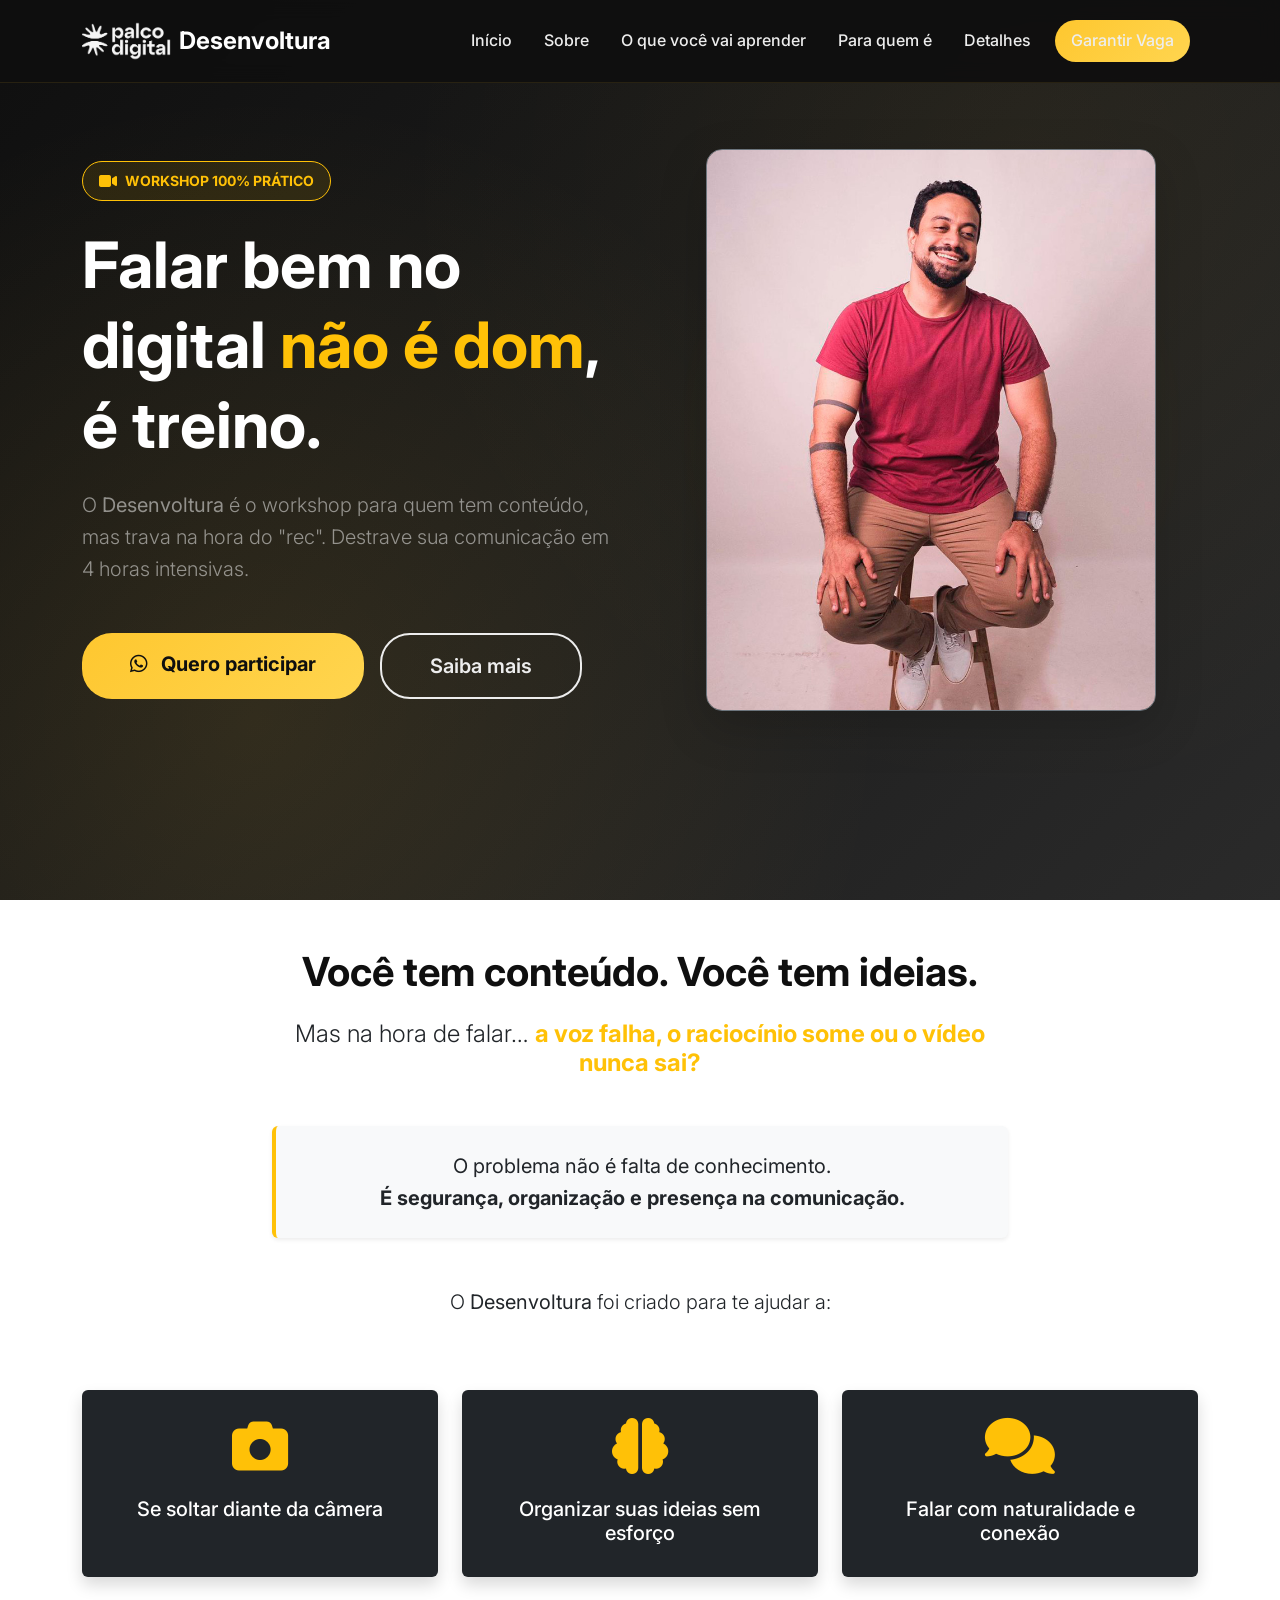
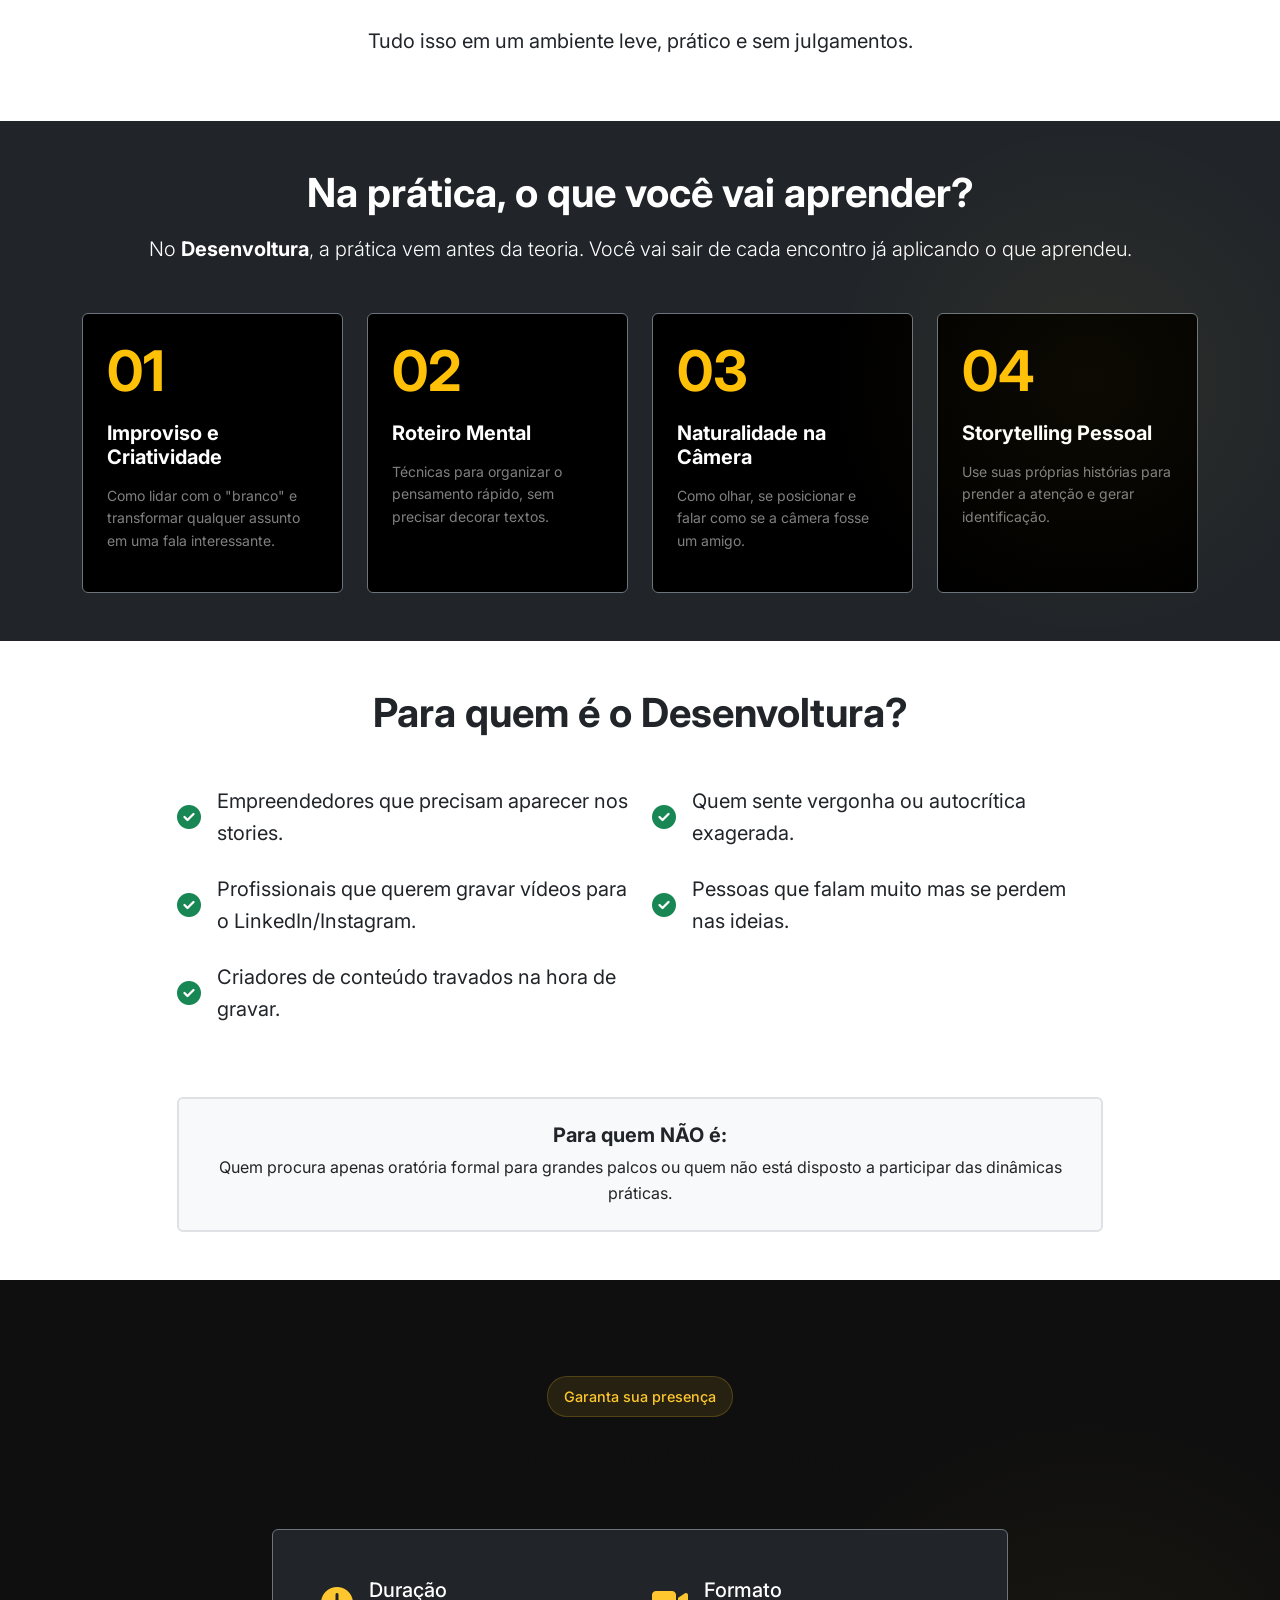
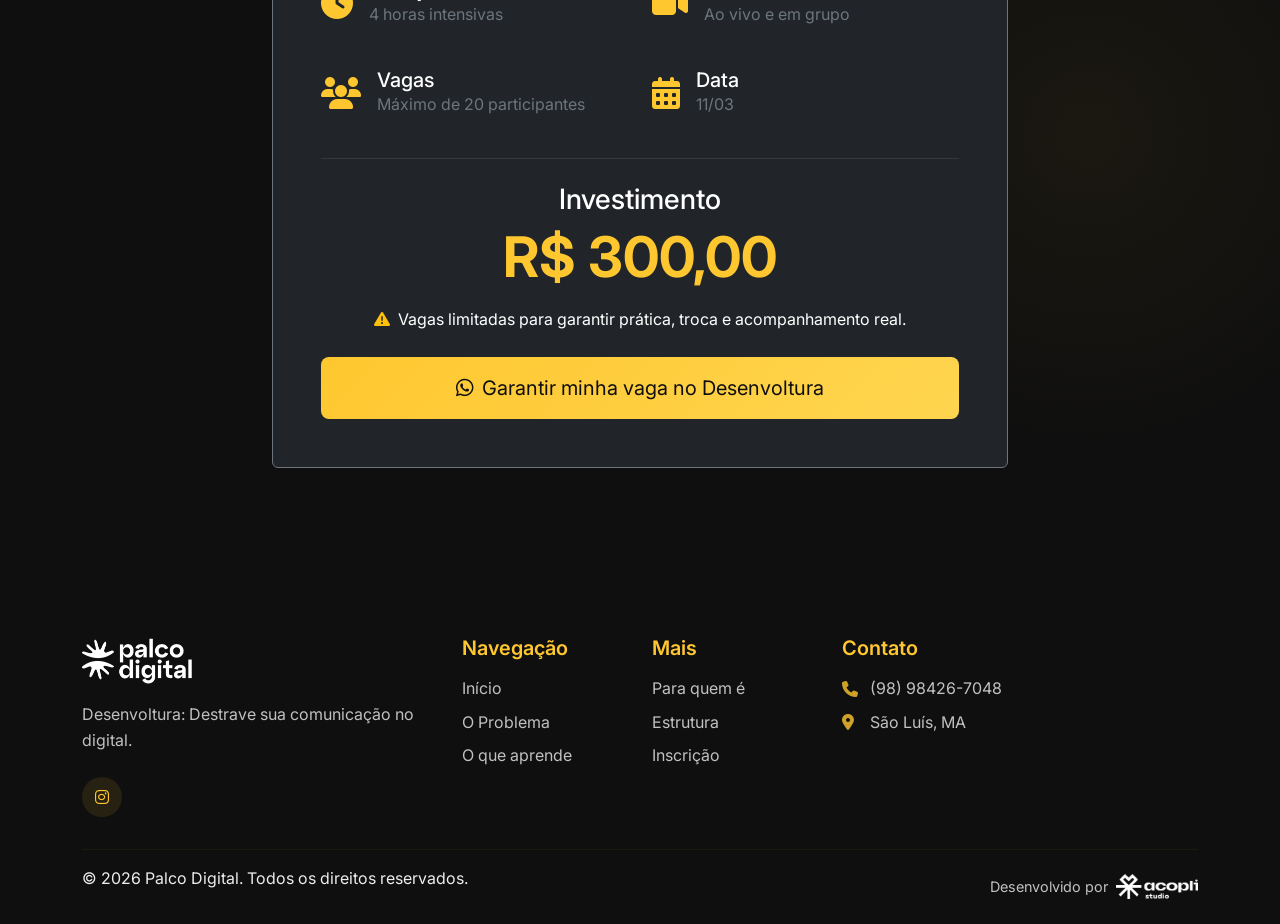
==== desenvoltura/index.html @ 1e876c43 "Atualizações de layout e responsividade da Hero Section" ====
<!DOCTYPE html>
<html lang="pt-BR">
<head>
    <meta charset="UTF-8">
    <meta name="viewport" content="width=device-width, initial-scale=1.0">
    <title>Desenvoltura - Palco Digital</title>
    <link rel="icon" type="image/png" href="favicon-palcodigital.png">
    <link href="https://cdn.jsdelivr.net/npm/bootstrap@5.3.2/dist/css/bootstrap.min.css" rel="stylesheet">
    <link href="https://cdnjs.cloudflare.com/ajax/libs/font-awesome/6.4.0/css/all.min.css" rel="stylesheet">
    <link href="https://fonts.googleapis.com/css2?family=Inter:wght@300;400;500;600;700;800&display=swap" rel="stylesheet">
    <link rel="stylesheet" href="style.css">
</head>
<body>
    <!-- Navigation -->
    <nav class="navbar navbar-expand-lg navbar-dark fixed-top">
        <div class="container">
            <a class="navbar-brand" href="#home">
                <img src="logo-palco-digital.png" alt="Palco Digital" class="navbar-logo">
                <span class="ms-2 text-white fw-bold">Desenvoltura</span>
            </a>
            <button class="navbar-toggler" type="button" data-bs-toggle="collapse" data-bs-target="#navbarNav">
                <span class="navbar-toggler-icon"></span>
            </button>
            <div class="collapse navbar-collapse" id="navbarNav">
                <ul class="navbar-nav ms-auto">
                    <li class="nav-item">
                        <a class="nav-link" href="#home">Início</a>
                    </li>
                    <li class="nav-item">
                        <a class="nav-link" href="#sobre">Sobre</a>
                    </li>
                    <li class="nav-item">
                        <a class="nav-link" href="#aprendizado">O que você vai aprender</a>
                    </li>
                    <li class="nav-item">
                        <a class="nav-link" href="#para-quem">Para quem é</a>
                    </li>
                    <li class="nav-item">
                        <a class="nav-link" href="#estrutura">Detalhes</a>
                    </li>
                    <li class="nav-item">
                        <a class="nav-link btn-cta-nav ms-2 px-3 py-2" href="https://wa.me/5598984267048?text=Ol%C3%A1!%20Gostaria%20de%20garantir%20minha%20vaga%20no%20workshop%20Desenvoltura." target="_blank">Garantir Vaga</a>
                    </li>
                </ul>
            </div>
        </div>
    </nav>

    <!-- Hero Section -->
    <section id="home" class="hero-section">
        <div class="hero-background"></div>
        <div class="container">
            <div class="row align-items-center hero-row gx-5">
                <div class="col-lg-6 order-1 order-lg-1">
                    <div class="hero-content">
                        <div class="d-inline-flex align-items-center mb-4 px-3 py-2 rounded-pill border border-warning bg-opacity-10 bg-warning">
                            <i class="fas fa-video text-warning me-2"></i>
                            <span class="text-warning fw-bold text-uppercase small">Workshop 100% Prático</span>
                        </div>
                        
                        <h1 class="display-3 fw-bold text-white mb-4 lh-sm">
                            Falar bem no digital <span class="text-warning">não é dom</span>, é treino.
                        </h1>
                        
                        <p class="lead text-white-50 mb-5">
                            O <strong>Desenvoltura</strong> é o workshop para quem tem conteúdo, mas trava na hora do "rec". Destrave sua comunicação em 4 horas intensivas.
                        </p>
                        
                        <div class="hero-cta d-flex flex-column flex-sm-row gap-3">
                            <a href="https://wa.me/5598984267048?text=Ol%C3%A1!%20Quero%20saber%20mais%20sobre%20o%20Desenvoltura." target="_blank" class="btn btn-primary btn-lg px-5 py-3 fw-bold pulse-animation">
                                <i class="fab fa-whatsapp me-2"></i> Quero participar
                            </a>
                            <a href="#sobre" class="btn btn-outline-light btn-lg px-5 py-3">
                                Saiba mais
                            </a>
                        </div>
                    </div>
                </div>
                
                <div class="col-lg-6 order-2 order-lg-2 mb-5 mb-lg-0 mt-4 mt-lg-0">
                    <div class="hero-image-container position-relative text-center">
                        <!-- Elemento decorativo atrás da foto -->
                        <div class="position-absolute top-50 start-50 translate-middle bg-warning rounded-circle blur-effect" style="width: 300px; height: 300px; opacity: 0.15; filter: blur(60px);"></div>
                        
                        <img src="luan-paiva.jpg" alt="Luan Paiva" class="img-fluid rounded-4 shadow-lg position-relative border border-secondary" style="border-width: 1px !important; z-index: 2; max-width: 450px; width: 100%;">
                    </div>
                </div>
            </div>
        </div>
    </section>

    <!-- Seção 2: Dor + Solução -->
    <section id="sobre" class="py-5 bg-white text-dark">
        <div class="container">
            <div class="row justify-content-center text-center mb-5">
                <div class="col-lg-8">
                    <h2 class="section-title mb-4">Você tem conteúdo. Você tem ideias.</h2>
                    <h3 class="h4 mb-4" style="font-weight: 300;">Mas na hora de falar… <span class="text-warning fw-bold">a voz falha, o raciocínio some ou o vídeo nunca sai?</span></h3>
                    
                    <div class="my-5 p-4 bg-light rounded shadow-sm border-start border-4 border-warning">
                        <p class="mb-0 fs-5">
                            O problema não é falta de conhecimento.<br>
                            <strong>É segurança, organização e presença na comunicação.</strong>
                        </p>
                    </div>

                    <p class="lead mb-4">O <strong>Desenvoltura</strong> foi criado para te ajudar a:</p>
                </div>
            </div>
            
            <div class="row g-4 justify-content-center">
                <div class="col-md-4">
                    <div class="text-center p-4 h-100 bg-dark text-white rounded shadow transition-hover">
                        <div class="display-4 text-warning mb-3"><i class="fas fa-camera"></i></div>
                        <h5>Se soltar diante da câmera</h5>
                    </div>
                </div>
                <div class="col-md-4">
                    <div class="text-center p-4 h-100 bg-dark text-white rounded shadow transition-hover">
                        <div class="display-4 text-warning mb-3"><i class="fas fa-brain"></i></div>
                        <h5>Organizar suas ideias sem esforço</h5>
                    </div>
                </div>
                <div class="col-md-4">
                    <div class="text-center p-4 h-100 bg-dark text-white rounded shadow transition-hover">
                        <div class="display-4 text-warning mb-3"><i class="fas fa-comments"></i></div>
                        <h5>Falar com naturalidade e conexão</h5>
                    </div>
                </div>
            </div>

            <div class="row mt-5">
                <div class="col-12 text-center">
                    <p class="fs-5">Tudo isso em um ambiente leve, prático e sem julgamentos.</p>
                </div>
            </div>
        </div>
    </section>

    <!-- Seção 3: O que você vai aprender (Fundo Escuro) -->
    <section id="aprendizado" class="team-section py-5 bg-dark text-white">
        <div class="container">
            <div class="text-center mb-5">
                <h2 class="section-title text-white">Na prática, o que você vai aprender?</h2>
                <p class="lead text-white mt-3">No <span class="fw-bold">Desenvoltura</span>, a prática vem antes da teoria. Você vai sair de cada encontro já aplicando o que aprendeu.</p>
            </div>
            
            <div class="row g-4">
                <div class="col-md-6 col-lg-3">
                    <div class="h-100 p-4 border border-secondary rounded bg-black">
                        <div class="display-4 text-warning mb-3 fw-bold">01</div>
                        <h4 class="h5 fw-bold mb-3">Improviso e Criatividade</h4>
                        <p class="small text-white-50">Como lidar com o "branco" e transformar qualquer assunto em uma fala interessante.</p>
                    </div>
                </div>
                <div class="col-md-6 col-lg-3">
                    <div class="h-100 p-4 border border-secondary rounded bg-black">
                        <div class="display-4 text-warning mb-3 fw-bold">02</div>
                        <h4 class="h5 fw-bold mb-3">Roteiro Mental</h4>
                        <p class="small text-white-50">Técnicas para organizar o pensamento rápido, sem precisar decorar textos.</p>
                    </div>
                </div>
                <div class="col-md-6 col-lg-3">
                    <div class="h-100 p-4 border border-secondary rounded bg-black">
                        <div class="display-4 text-warning mb-3 fw-bold">03</div>
                        <h4 class="h5 fw-bold mb-3">Naturalidade na Câmera</h4>
                        <p class="small text-white-50">Como olhar, se posicionar e falar como se a câmera fosse um amigo.</p>
                    </div>
                </div>
                <div class="col-md-6 col-lg-3">
                    <div class="h-100 p-4 border border-secondary rounded bg-black">
                        <div class="display-4 text-warning mb-3 fw-bold">04</div>
                        <h4 class="h5 fw-bold mb-3">Storytelling Pessoal</h4>
                        <p class="small text-white-50">Use suas próprias histórias para prender a atenção e gerar identificação.</p>
                    </div>
                </div>
            </div>
        </div>
    </section>

    <!-- Seção 4: Para quem é -->
    <section id="para-quem" class="services-section py-5 bg-white text-dark">
        <div class="container align-items-center">
            <div class="row justify-content-center">
                <div class="col-lg-10 text-center">
                    <h2 class="section-title mb-4 text-dark">Para quem é o Desenvoltura?</h2>
                    
                    <div class="row g-4 text-start mt-4">
                        <div class="col-md-6">
                             <div class="d-flex align-items-center mb-4">
                                <i class="fas fa-check-circle text-success fs-4 me-3"></i>
                                <span class="fs-5">Empreendedores que precisam aparecer nos stories.</span>
                            </div>
                            <div class="d-flex align-items-center mb-4">
                                <i class="fas fa-check-circle text-success fs-4 me-3"></i>
                                <span class="fs-5">Profissionais que querem gravar vídeos para o LinkedIn/Instagram.</span>
                            </div>
                            <div class="d-flex align-items-center mb-4">
                                <i class="fas fa-check-circle text-success fs-4 me-3"></i>
                                <span class="fs-5">Criadores de conteúdo travados na hora de gravar.</span>
                            </div>
                        </div>
                        <div class="col-md-6">
                            <div class="d-flex align-items-center mb-4">
                                <i class="fas fa-check-circle text-success fs-4 me-3"></i>
                                <span class="fs-5">Quem sente vergonha ou autocrítica exagerada.</span>
                            </div>
                            <div class="d-flex align-items-center mb-4">
                                <i class="fas fa-check-circle text-success fs-4 me-3"></i>
                                <span class="fs-5">Pessoas que falam muito mas se perdem nas ideias.</span>
                            </div>
                        </div>
                    </div>

                    <div class="mt-5 p-4 bg-light border border-2 rounded">
                        <h4 class="h5 fw-bold mb-2">Para quem NÃO é:</h4>
                        <p class="mb-0">Quem procura apenas oratória formal para grandes palcos ou quem não está disposto a participar das dinâmicas práticas.</p>
                    </div>
                </div>
            </div>
        </div>
    </section>

    <!-- Seção 5: Estrutura do Workshop -->
    <section id="estrutura" class="team-section">
        <div class="container">
            <div class="row justify-content-center">
                <div class="col-lg-8 text-center">
                    <span class="section-badge">Garanta sua presença</span>
                    <h2 class="section-title mb-5">Estrutura do Workshop</h2>
                    
                    <div class="card bg-dark border-secondary mb-4">
                        <div class="card-body p-5">
                            <div class="row g-4 text-start">
                                <div class="col-md-6">
                                    <div class="d-flex align-items-center mb-3">
                                        <i class="fas fa-clock fa-2x text-yellow me-3"></i>
                                        <div>
                                            <h5 class="mb-0 text-white">Duração</h5>
                                            <p class="mb-0 text-secondary">4 horas intensivas</p>
                                        </div>
                                    </div>
                                </div>
                                <div class="col-md-6">
                                    <div class="d-flex align-items-center mb-3">
                                        <i class="fas fa-video fa-2x text-yellow me-3"></i>
                                        <div>
                                            <h5 class="mb-0 text-white">Formato</h5>
                                            <p class="mb-0 text-secondary">Ao vivo e em grupo</p>
                                        </div>
                                    </div>
                                </div>
                                <div class="col-md-6">
                                    <div class="d-flex align-items-center mb-3">
                                        <i class="fas fa-users fa-2x text-yellow me-3"></i>
                                        <div>
                                            <h5 class="mb-0 text-white">Vagas</h5>
                                            <p class="mb-0 text-secondary">Máximo de 20 participantes</p>
                                        </div>
                                    </div>
                                </div>
                                <div class="col-md-6">
                                    <div class="d-flex align-items-center mb-3">
                                        <i class="fas fa-calendar-alt fa-2x text-yellow me-3"></i>
                                        <div>
                                            <h5 class="mb-0 text-white">Data</h5>
                                            <p class="mb-0 text-secondary">11/03</p>
                                        </div>
                                    </div>
                                </div>
                            </div>
                            
                            <hr class="border-secondary my-4">
                            
                            <div class="text-center">
                                <h3 class="text-white mb-2">Investimento</h3>
                                <div class="display-4 text-yellow fw-bold mb-3">R$ 300,00</div>
                                <p class="text-white mb-4"><i class="fas fa-exclamation-triangle text-warning me-2"></i>Vagas limitadas para garantir prática, troca e acompanhamento real.</p>
                                <a href="https://wa.me/5598984267048?text=Ol%C3%A1!%20Gostaria%20de%20garantir%20minha%20vaga%20no%20workshop%20Desenvoltura." target="_blank" class="btn btn-primary btn-lg w-100 py-3 pulse-animation">
                                    <i class="fab fa-whatsapp me-2"></i>Garantir minha vaga no Desenvoltura
                                </a>
                            </div>
                        </div>
                    </div>
                </div>
            </div>
        </div>
    </section>

    <!-- Footer -->
    <footer class="footer">
        <div class="container">
            <div class="row">
                <div class="col-lg-4">
                    <div class="footer-brand">
                        <img src="logo-palco-digital.png" alt="Palco Digital" class="footer-logo mb-3">
                        <p>Desenvoltura: Destrave sua comunicação no digital.</p>
                        <div class="social-links">
                            <a href="https://www.instagram.com/agenciapalcodigital/" target="_blank" rel="noopener noreferrer">
                                <i class="fab fa-instagram"></i>
                            </a>
                        </div>
                    </div>
                </div>
                <div class="col-lg-2">
                    <h5>Navegação</h5>
                    <ul class="footer-links">
                        <li><a href="#home">Início</a></li>
                        <li><a href="#sobre">O Problema</a></li>
                        <li><a href="#aprendizado">O que aprende</a></li>
                    </ul>
                </div>
                <div class="col-lg-2">
                    <h5>Mais</h5>
                    <ul class="footer-links">
                        <li><a href="#para-quem">Para quem é</a></li>
                        <li><a href="#estrutura">Estrutura</a></li>
                        <li><a href="#contato">Inscrição</a></li>
                    </ul>
                </div>
                <div class="col-lg-4">
                    <h5>Contato</h5>
                    <div class="contact-info">
                        <p><i class="fas fa-phone me-2"></i>(98) 98426-7048</p>
                        <p><i class="fas fa-map-marker-alt me-2"></i>São Luís, MA</p>
                    </div>
                </div>
            </div>
            <hr class="footer-divider">
            <div class="row align-items-center">
                <div class="col-md-6">
                    <p>&copy; 2026 Palco Digital. Todos os direitos reservados.</p>
                </div>
                <div class="col-md-6 text-md-end">
                    <div class="developed-by">
                        <span>Desenvolvido por</span>
                        <a href="https://instagram.com/acoplidigital" target="_blank" rel="noopener noreferrer" class="acopli-link">
                            <img src="logo-acopli.png" alt="Acopli Digital" class="acopli-logo">
                        </a>
                    </div>
                </div>
            </div>
        </div>
    </footer>

    <script src="https://cdn.jsdelivr.net/npm/bootstrap@5.3.2/dist/js/bootstrap.bundle.min.js"></script>
    <script src="script.js"></script>
</body>
</html>
---- desenvoltura/style.css ----
/* === RESET E CONFIGURAÇÕES GERAIS === */
* {
    margin: 0;
    padding: 0;
    box-sizing: border-box;
}

:root {
    --primary-color: #0f0f0f;
    --secondary-color: #ededed;
    --accent-color: #fec72f;
    --gradient-primary: linear-gradient(135deg, #0f0f0f 0%, #2a2a2a 100%);
    --gradient-accent: linear-gradient(135deg, #fec72f 0%, #ffd54f 100%);
    --shadow-light: 0 4px 20px rgba(254, 199, 47, 0.1);
    --shadow-dark: 0 8px 40px rgba(0, 0, 0, 0.3);
    --transition: all 0.3s cubic-bezier(0.4, 0, 0.2, 1);
}

body {
    font-family: 'Inter', -apple-system, BlinkMacSystemFont, sans-serif;
    line-height: 1.6;
    color: var(--primary-color);
    background-color: var(--secondary-color);
    overflow-x: hidden;
}

.text-yellow {
    color: var(--accent-color);
}

/* === NAVEGAÇÃO === */
.navbar {
    background: rgba(15, 15, 15, 0.95);
    backdrop-filter: blur(10px);
    border-bottom: 1px solid rgba(254, 199, 47, 0.1);
    transition: var(--transition);
    padding: 1rem 0;
}

.navbar-brand {
    font-size: 1.5rem;
    font-weight: 700;
    color: var(--accent-color) !important;
    display: flex;
    align-items: center;
}

.navbar-logo {
    height: 40px;
    width: auto;
    transition: var(--transition);
}

.navbar-logo:hover {
    transform: scale(1.05);
}

.navbar-nav .nav-link {
    color: var(--secondary-color) !important;
    font-weight: 500;
    margin: 0 0.5rem;
    transition: var(--transition);
    position: relative;
}

.navbar-nav .nav-link:hover {
    color: var(--accent-color) !important;
}

.navbar-nav .nav-link::after {
    content: '';
    position: absolute;
    bottom: -5px;
    left: 0;
    width: 0;
    height: 2px;
    background: var(--accent-color);
    transition: width 0.3s ease;
}

.navbar-nav .nav-link:hover::after {
    width: 100%;
}

.btn-cta-nav {
    background: var(--gradient-accent);
    color: var(--primary-color) !important;
    border-radius: 25px;
    font-weight: 600;
    border: none;
}

.btn-cta-nav:hover {
    transform: translateY(-2px);
    box-shadow: var(--shadow-light);
}

/* === HERO SECTION === */
.hero-section {
    position: relative;
    min-height: 100vh;
    background: var(--gradient-primary);
    color: var(--secondary-color);
    overflow: visible; /* Changed from hidden to avoid cutting off content */
    display: flex;
    align-items: center;
    padding-top: 120px;
    padding-bottom: 8rem; /* Added significant bottom padding */
}

.hero-row {
    min-height: auto; /* Removed forced calc height to let content dictate size */
    padding-bottom: 2rem;
}

.hero-background {
    position: absolute;
    top: 0;
    left: 0;
    width: 100%;
    height: 100%;
    background: 
        radial-gradient(circle at 20% 80%, rgba(254, 199, 47, 0.1) 0%, transparent 50%),
        radial-gradient(circle at 80% 20%, rgba(254, 199, 47, 0.05) 0%, transparent 50%);
}

.hero-content {
    position: relative;
    z-index: 2;
}

.hero-badge {
    background: rgba(254, 199, 47, 0.1);
    color: var(--accent-color);
    padding: 0.5rem 1rem;
    border-radius: 20px;
    font-size: 0.9rem;
    font-weight: 500;
    border: 1px solid rgba(254, 199, 47, 0.2);
}

.hero-title {
    font-size: 3.5rem;
    font-weight: 800;
    line-height: 1.2;
    margin-bottom: 1.5rem;
}

.hero-subtitle {
    font-size: 1.25rem;
    font-weight: 400;
    opacity: 0.9;
    max-width: 600px;
}

.hero-cta .btn {
    padding: 1rem 2rem;
    border-radius: 30px;
    font-weight: 600;
    transition: var(--transition);
    text-decoration: none;
}

.btn-primary {
    background: var(--gradient-accent);
    border: none;
    color: var(--primary-color);
}

.btn-primary:hover {
    transform: translateY(-3px);
    box-shadow: var(--shadow-light);
    color: var(--primary-color);
}

.btn-outline-light {
    border: 2px solid var(--secondary-color);
    color: var(--secondary-color);
}

.btn-outline-light:hover {
    background: var(--secondary-color);
    color: var(--primary-color);
    transform: translateY(-3px);
}

.pulse-animation {
    animation: pulse 2s infinite;
}

@keyframes pulse {
    0% { box-shadow: 0 0 0 0 rgba(254, 199, 47, 0.4); }
    70% { box-shadow: 0 0 0 10px rgba(254, 199, 47, 0); }
    100% { box-shadow: 0 0 0 0 rgba(254, 199, 47, 0); }
}

/* === HERO VISUAL === */
.hero-visual {
    position: relative;
    height: 500px;
}

.hero-circle {
    position: absolute;
    top: 50%;
    left: 50%;
    transform: translate(-50%, -50%);
    width: 300px;
    height: 300px;
    border: 2px solid rgba(254, 199, 47, 0.2);
    border-radius: 50%;
    animation: rotate 20s linear infinite;
}

.floating-card {
    position: absolute;
    background: rgba(255, 255, 255, 0.1);
    backdrop-filter: blur(10px);
    padding: 1rem 1.5rem;
    border-radius: 15px;
    border: 1px solid rgba(254, 199, 47, 0.2);
    display: flex;
    align-items: center;
    gap: 0.5rem;
    animation: float 3s ease-in-out infinite;
}

.card-1 {
    top: 20%;
    left: 10%;
    animation-delay: 0s;
}

.card-2 {
    top: 15%;
    right: 15%;
    animation-delay: 1s;
}

.card-3 {
    bottom: 20%;
    left: 20%;
    animation-delay: 2s;
}

.floating-card i {
    font-size: 1.5rem;
    color: var(--accent-color);
}

@keyframes float {
    0%, 100% { transform: translateY(0px); }
    50% { transform: translateY(-10px); }
}

@keyframes rotate {
    from { transform: translate(-50%, -50%) rotate(0deg); }
    to { transform: translate(-50%, -50%) rotate(360deg); }
}

.hero-scroll {
    position: absolute;
    bottom: 2rem;
    left: 50%;
    transform: translateX(-50%);
    z-index: 2;
}

.hero-scroll a {
    color: var(--accent-color);
    font-size: 1.5rem;
    animation: bounce 2s infinite;
    text-decoration: none;
}

@keyframes bounce {
    0%, 20%, 50%, 80%, 100% { transform: translateY(0); }
    40% { transform: translateY(-10px); }
    60% { transform: translateY(-5px); }
}

/* === SEÇÕES GERAIS === */
.section-badge {
    display: inline-block;
    background: rgba(254, 199, 47, 0.1);
    color: var(--accent-color);
    padding: 0.5rem 1rem;
    border-radius: 20px;
    font-size: 0.9rem;
    font-weight: 500;
    margin-bottom: 1rem;
    border: 1px solid rgba(254, 199, 47, 0.2);
}

.section-title {
    font-size: 2.5rem;
    font-weight: 700;
    margin-bottom: 1rem;
    color: var(--primary-color);
}

.section-subtitle {
    font-size: 1.1rem;
    color: #666;
    max-width: 600px;
    margin: 0 auto;
}

.section-text {
    font-size: 1.1rem;
    color: #666;
    margin-bottom: 1.5rem;
}

/* === SERVICES SECTION === */
.services-section {
    background: var(--secondary-color);
    padding: 6rem 0;
}

.service-card {
    background: white;
    padding: 2.5rem 2rem;
    border-radius: 20px;
    text-align: center;
    transition: var(--transition);
    height: 100%;
    border: 1px solid rgba(0, 0, 0, 0.05);
    position: relative;
    overflow: hidden;
}

.service-card::before {
    content: '';
    position: absolute;
    top: 0;
    left: 0;
    width: 100%;
    height: 4px;
    background: var(--gradient-accent);
    transform: scaleX(0);
    transition: transform 0.3s ease;
}

.service-card:hover::before {
    transform: scaleX(1);
}

.service-card:hover {
    transform: translateY(-10px);
    box-shadow: var(--shadow-dark);
}

.service-card.featured {
    background: var(--gradient-primary);
    color: var(--secondary-color);
}

.service-card.featured .service-icon {
    background: var(--gradient-accent);
    color: var(--primary-color);
}

.service-icon {
    width: 80px;
    height: 80px;
    background: rgba(254, 199, 47, 0.1);
    border-radius: 50%;
    display: flex;
    align-items: center;
    justify-content: center;
    margin: 0 auto 1.5rem;
    font-size: 2rem;
    color: var(--accent-color);
    transition: var(--transition);
}

.service-card:hover .service-icon {
    transform: scale(1.1);
}

.service-card h4 {
    font-size: 1.3rem;
    font-weight: 600;
    margin-bottom: 1rem;
    color: var(--primary-color);
}

.service-card.featured h4 {
    color: var(--secondary-color);
}

.service-card p {
    color: #666;
    line-height: 1.6;
}

.service-card.featured p {
    color: rgba(237, 237, 237, 0.8);
}

/* === TEAM SECTION === */
.team-section {
    background: var(--primary-color);
    color: var(--secondary-color);
    padding: 6rem 0;
    position: relative;
    overflow: hidden;
}

.team-section::before {
    content: '';
    position: absolute;
    top: 0;
    right: 0;
    width: 50%;
    height: 100%;
    background: radial-gradient(circle at 70% 50%, rgba(254, 199, 47, 0.05) 0%, transparent 50%);
}

.team-content {
    position: relative;
    z-index: 2;
}

.team-benefits {
    margin-top: 2rem;
}

.benefit-item {
    display: flex;
    align-items: center;
    margin-bottom: 1rem;
    font-weight: 500;
}

.benefit-item i {
    color: var(--accent-color);
    margin-right: 1rem;
    font-size: 1.2rem;
}

.team-visual {
    position: relative;
    z-index: 2;
}

.team-grid {
    display: grid;
    grid-template-columns: repeat(2, 1fr);
    gap: 1.5rem;
    max-width: 400px;
    margin: 0 auto;
}

.team-card {
    background: rgba(255, 255, 255, 0.05);
    backdrop-filter: blur(10px);
    padding: 2rem 1.5rem;
    border-radius: 15px;
    text-align: center;
    border: 1px solid rgba(254, 199, 47, 0.1);
    transition: var(--transition);
}

.team-card:hover {
    transform: translateY(-5px);
    background: rgba(255, 255, 255, 0.1);
    border-color: rgba(254, 199, 47, 0.3);
}

.team-avatar {
    width: 60px;
    height: 60px;
    background: var(--gradient-accent);
    border-radius: 50%;
    display: flex;
    align-items: center;
    justify-content: center;
    margin: 0 auto 1rem;
    font-size: 1.5rem;
    color: var(--primary-color);
}

.team-card h5 {
    font-size: 1rem;
    font-weight: 600;
    margin: 0;
}

/* === VIDEOS SECTION === */
.videos-section {
    background: var(--secondary-color);
    padding: 6rem 0;
}

.videos-visual {
    position: relative;
}

.video-placeholder {
    background: var(--gradient-primary);
    border-radius: 20px;
    height: 300px;
    display: flex;
    align-items: center;
    justify-content: center;
    position: relative;
    overflow: hidden;
    cursor: pointer;
    transition: var(--transition);
}

.video-placeholder:hover {
    transform: scale(1.02);
}

.play-button {
    width: 80px;
    height: 80px;
    background: var(--gradient-accent);
    border-radius: 50%;
    display: flex;
    align-items: center;
    justify-content: center;
    font-size: 2rem;
    color: var(--primary-color);
    position: relative;
    z-index: 2;
    transition: var(--transition);
}

.video-placeholder:hover .play-button {
    transform: scale(1.1);
}

.video-overlay {
    position: absolute;
    bottom: 0;
    left: 0;
    right: 0;
    background: rgba(0, 0, 0, 0.7);
    color: white;
    padding: 1rem;
    text-align: center;
    font-weight: 500;
}

.video-stats {
    display: flex;
    justify-content: space-around;
    margin-top: 2rem;
}

.stat-item {
    text-align: center;
}

.stat-number {
    display: block;
    font-size: 2.5rem;
    font-weight: 700;
    color: var(--accent-color);
    line-height: 1;
}

.stat-label {
    color: #666;
    font-weight: 500;
    margin-top: 0.5rem;
}

.videos-features {
    margin-top: 2rem;
}

.feature-item {
    display: flex;
    align-items: flex-start;
    margin-bottom: 1.5rem;
    gap: 1rem;
}

.feature-item i {
    color: var(--accent-color);
    font-size: 1.5rem;
    margin-top: 0.25rem;
}

.feature-item h5 {
    margin: 0 0 0.5rem 0;
    font-weight: 600;
    color: var(--primary-color);
}

.feature-item p {
    margin: 0;
    color: #666;
}

/* === CTA SECTION === */
.cta-section {
    background: var(--gradient-primary);
    color: var(--secondary-color);
    padding: 6rem 0;
    position: relative;
    overflow: hidden;
}

.cta-background {
    position: absolute;
    top: 0;
    left: 0;
    width: 100%;
    height: 100%;
    background: 
        radial-gradient(circle at 30% 40%, rgba(254, 199, 47, 0.1) 0%, transparent 50%),
        radial-gradient(circle at 70% 60%, rgba(254, 199, 47, 0.05) 0%, transparent 50%);
}

.cta-content {
    position: relative;
    z-index: 2;
    text-align: center;
}

.cta-title {
    font-size: 3rem;
    font-weight: 700;
    margin-bottom: 1.5rem;
}

.cta-subtitle {
    font-size: 1.2rem;
    opacity: 0.9;
    margin-bottom: 3rem;
    max-width: 600px;
    margin-left: auto;
    margin-right: auto;
}

.cta-buttons .btn {
    padding: 1rem 2rem;
    border-radius: 30px;
    font-weight: 600;
    transition: var(--transition);
    text-decoration: none;
}

/* === FOOTER === */
.footer {
    background: var(--primary-color);
    color: var(--secondary-color);
    padding: 3rem 0 1rem;
}

.footer-brand img {
    margin-bottom: 1rem;
}

.footer-logo {
    height: 50px;
    width: auto;
    filter: brightness(0) invert(1);
    transition: var(--transition);
}

.footer-logo:hover {
    filter: brightness(0) invert(1) sepia(1) saturate(5) hue-rotate(35deg);
    transform: scale(1.05);
}

/* === FUNDADOR SECTION === */
.founder-section {
    background: var(--gradient-primary);
    color: var(--secondary-color);
    padding: 6rem 0;
    position: relative;
    overflow: hidden;
}

.founder-section::before {
    content: '';
    position: absolute;
    top: 0;
    left: 0;
    width: 100%;
    height: 100%;
    background: 
        radial-gradient(circle at 20% 80%, rgba(254, 199, 47, 0.1) 0%, transparent 50%),
        radial-gradient(circle at 80% 20%, rgba(254, 199, 47, 0.05) 0%, transparent 50%);
}

/* === EFEITOS DE HOLOFOTES TEATRAIS === */
.founder-section::after {
    content: '';
    position: absolute;
    top: 0;
    left: 0;
    width: 100%;
    height: 100%;
    background: 
        radial-gradient(ellipse 300px 600px at 15% 20%, rgba(254, 199, 47, 0.15) 0%, transparent 70%),
        radial-gradient(ellipse 250px 500px at 85% 30%, rgba(254, 199, 47, 0.12) 0%, transparent 70%),
        radial-gradient(ellipse 400px 200px at 50% 80%, rgba(254, 199, 47, 0.08) 0%, transparent 70%);
    animation: spotlightMovement 8s ease-in-out infinite alternate;
    pointer-events: none;
    z-index: 1;
}

/* Holofote principal que segue o Luan */
.founder-visual::before {
    content: '';
    position: absolute;
    top: -20%;
    left: 50%;
    transform: translateX(-50%);
    width: 120%;
    height: 140%;
    background: radial-gradient(ellipse 60% 80% at center 30%, 
        rgba(254, 199, 47, 0.2) 0%, 
        rgba(254, 199, 47, 0.1) 30%, 
        rgba(254, 199, 47, 0.05) 60%, 
        transparent 100%);
    animation: mainSpotlight 6s ease-in-out infinite alternate;
    pointer-events: none;
    z-index: 2;
}

/* Holofotes secundários em movimento */
.founder-section .floating-elements::before {
    content: '';
    position: absolute;
    top: 0;
    left: 0;
    width: 100%;
    height: 100%;
    background: 
        radial-gradient(circle 200px at 20% 60%, rgba(255, 255, 255, 0.03) 0%, transparent 70%),
        radial-gradient(circle 150px at 80% 40%, rgba(255, 255, 255, 0.04) 0%, transparent 70%);
    animation: secondarySpotlights 12s linear infinite;
    pointer-events: none;
}

/* Efeito de cortina teatral */
.founder-section .founder-content::before {
    content: '';
    position: absolute;
    top: -50px;
    left: -50px;
    right: -50px;
    height: 100px;
    background: linear-gradient(180deg, 
        rgba(15, 15, 15, 0.8) 0%, 
        rgba(15, 15, 15, 0.4) 50%, 
        transparent 100%);
    animation: curtainSway 4s ease-in-out infinite alternate;
    pointer-events: none;
    z-index: 3;
}

/* Partículas de poeira teatral */
.founder-section .theater-dust {
    position: absolute;
    top: 0;
    left: 0;
    width: 100%;
    height: 100%;
    background-image: 
        radial-gradient(2px 2px at 20px 30px, rgba(254, 199, 47, 0.3), transparent),
        radial-gradient(2px 2px at 40px 70px, rgba(255, 255, 255, 0.2), transparent),
        radial-gradient(1px 1px at 90px 40px, rgba(254, 199, 47, 0.4), transparent),
        radial-gradient(1px 1px at 130px 80px, rgba(255, 255, 255, 0.3), transparent),
        radial-gradient(2px 2px at 160px 30px, rgba(254, 199, 47, 0.2), transparent);
    background-repeat: repeat;
    background-size: 200px 120px;
    animation: dustFloat 20s linear infinite;
    pointer-events: none;
    opacity: 0.6;
}

@keyframes spotlightMovement {
    0% {
        background: 
            radial-gradient(ellipse 300px 600px at 15% 20%, rgba(254, 199, 47, 0.15) 0%, transparent 70%),
            radial-gradient(ellipse 250px 500px at 85% 30%, rgba(254, 199, 47, 0.12) 0%, transparent 70%),
            radial-gradient(ellipse 400px 200px at 50% 80%, rgba(254, 199, 47, 0.08) 0%, transparent 70%);
    }
    25% {
        background: 
            radial-gradient(ellipse 350px 550px at 25% 15%, rgba(254, 199, 47, 0.18) 0%, transparent 70%),
            radial-gradient(ellipse 200px 550px at 75% 35%, rgba(254, 199, 47, 0.10) 0%, transparent 70%),
            radial-gradient(ellipse 350px 250px at 60% 75%, rgba(254, 199, 47, 0.09) 0%, transparent 70%);
    }
    50% {
        background: 
            radial-gradient(ellipse 280px 650px at 10% 25%, rgba(254, 199, 47, 0.12) 0%, transparent 70%),
            radial-gradient(ellipse 300px 480px at 90% 25%, rgba(254, 199, 47, 0.15) 0%, transparent 70%),
            radial-gradient(ellipse 450px 180px at 45% 85%, rgba(254, 199, 47, 0.07) 0%, transparent 70%);
    }
    75% {
        background: 
            radial-gradient(ellipse 320px 580px at 20% 10%, rgba(254, 199, 47, 0.16) 0%, transparent 70%),
            radial-gradient(ellipse 280px 520px at 80% 40%, rgba(254, 199, 47, 0.11) 0%, transparent 70%),
            radial-gradient(ellipse 380px 220px at 55% 70%, rgba(254, 199, 47, 0.10) 0%, transparent 70%);
    }
    100% {
        background: 
            radial-gradient(ellipse 300px 600px at 18% 18%, rgba(254, 199, 47, 0.14) 0%, transparent 70%),
            radial-gradient(ellipse 260px 500px at 82% 32%, rgba(254, 199, 47, 0.13) 0%, transparent 70%),
            radial-gradient(ellipse 420px 200px at 52% 78%, rgba(254, 199, 47, 0.09) 0%, transparent 70%);
    }
}

@keyframes mainSpotlight {
    0% {
        transform: translateX(-50%) scale(1) rotate(-2deg);
        opacity: 0.8;
    }
    50% {
        transform: translateX(-50%) scale(1.1) rotate(1deg);
        opacity: 1;
    }
    100% {
        transform: translateX(-50%) scale(0.95) rotate(-1deg);
        opacity: 0.9;
    }
}

@keyframes secondarySpotlights {
    0% {
        background: 
            radial-gradient(circle 200px at 20% 60%, rgba(255, 255, 255, 0.03) 0%, transparent 70%),
            radial-gradient(circle 150px at 80% 40%, rgba(255, 255, 255, 0.04) 0%, transparent 70%);
    }
    25% {
        background: 
            radial-gradient(circle 180px at 30% 50%, rgba(255, 255, 255, 0.04) 0%, transparent 70%),
            radial-gradient(circle 170px at 70% 50%, rgba(255, 255, 255, 0.03) 0%, transparent 70%);
    }
    50% {
        background: 
            radial-gradient(circle 220px at 15% 70%, rgba(255, 255, 255, 0.02) 0%, transparent 70%),
            radial-gradient(circle 140px at 85% 30%, rgba(255, 255, 255, 0.05) 0%, transparent 70%);
    }
    75% {
        background: 
            radial-gradient(circle 190px at 25% 40%, rgba(255, 255, 255, 0.035) 0%, transparent 70%),
            radial-gradient(circle 160px at 75% 60%, rgba(255, 255, 255, 0.025) 0%, transparent 70%);
    }
    100% {
        background: 
            radial-gradient(circle 200px at 20% 60%, rgba(255, 255, 255, 0.03) 0%, transparent 70%),
            radial-gradient(circle 150px at 80% 40%, rgba(255, 255, 255, 0.04) 0%, transparent 70%);
    }
}

@keyframes curtainSway {
    0% {
        transform: translateX(-2px);
        opacity: 0.6;
    }
    100% {
        transform: translateX(2px);
        opacity: 0.8;
    }
}

@keyframes dustFloat {
    0% {
        transform: translateY(0px) translateX(0px);
        opacity: 0.6;
    }
    33% {
        transform: translateY(-10px) translateX(5px);
        opacity: 0.8;
    }
    66% {
        transform: translateY(-5px) translateX(-3px);
        opacity: 0.4;
    }
    100% {
        transform: translateY(0px) translateX(0px);
        opacity: 0.6;
    }
}

.founder-content {
    position: relative;
    z-index: 4;
}

.founder-visual {
    position: relative;
    z-index: 3;
}

.founder-section .section-title {
    color: var(--secondary-color);
}

.founder-section .section-text {
    color: rgba(237, 237, 237, 0.9);
}

.founder-roles {
    display: flex;
    flex-wrap: wrap;
    gap: 0.5rem;
    margin: 1rem 0;
}

.role-badge {
    background: rgba(254, 199, 47, 0.1);
    color: var(--accent-color);
    padding: 0.5rem 1rem;
    border-radius: 20px;
    font-size: 0.9rem;
    font-weight: 500;
    border: 1px solid rgba(254, 199, 47, 0.2);
}

.founder-description {
    font-size: 1.2rem;
    color: var(--accent-color);
    margin: 1.5rem 0;
}

.founder-stats {
    display: grid;
    grid-template-columns: repeat(2, 1fr);
    gap: 1.5rem;
    margin-top: 2rem;
}

.founder-stats .stat-item {
    text-align: left;
}

.founder-stats .stat-number {
    display: block;
    font-size: 2rem;
    font-weight: 700;
    color: var(--accent-color);
    line-height: 1;
}

.founder-stats .stat-label {
    color: rgba(237, 237, 237, 0.8);
    font-weight: 500;
    margin-top: 0.5rem;
    font-size: 0.9rem;
}

.founder-visual {
    position: relative;
    display: flex;
    justify-content: center;
    align-items: center;
}

.founder-image-container {
    position: relative;
    border-radius: 20px;
    overflow: hidden;
    box-shadow: var(--shadow-dark);
    transition: var(--transition);
    cursor: pointer;
}

.founder-image-container:hover {
    transform: translateY(-10px);
}

.founder-image {
    width: 100%;
    height: auto;
    display: block;
    border-radius: 20px;
}

.founder-overlay {
    position: absolute;
    bottom: 0;
    left: 0;
    right: 0;
    background: linear-gradient(transparent, rgba(0, 0, 0, 0.8));
    color: white;
    padding: 2rem 1.5rem 1.5rem;
    text-align: center;
    display: flex;
    flex-direction: column;
    align-items: center;
    gap: 0.5rem;
}

.play-button-small {
    width: 50px;
    height: 50px;
    background: var(--gradient-accent);
    border-radius: 50%;
    display: flex;
    align-items: center;
    justify-content: center;
    font-size: 1.2rem;
    color: var(--primary-color);
    transition: var(--transition);
}

.founder-image-container:hover .play-button-small {
    transform: scale(1.1);
}

.floating-elements {
    position: absolute;
    top: 0;
    left: 0;
    width: 100%;
    height: 100%;
    pointer-events: none;
}

.floating-element {
    position: absolute;
    width: 60px;
    height: 60px;
    background: rgba(255, 255, 255, 0.9);
    border-radius: 50%;
    display: flex;
    align-items: center;
    justify-content: center;
    font-size: 1.5rem;
    color: var(--accent-color);
    box-shadow: var(--shadow-light);
    animation: floatGentle 4s ease-in-out infinite;
}

.element-1 {
    top: 10%;
    right: -10%;
    animation-delay: 0s;
}

.element-2 {
    top: 60%;
    left: -10%;
    animation-delay: 1.5s;
}

.element-3 {
    bottom: 15%;
    right: 10%;
    animation-delay: 3s;
}

@keyframes floatGentle {
    0%, 100% { transform: translateY(0px) rotate(0deg); }
    50% { transform: translateY(-15px) rotate(5deg); }
}

/* === VIDEOS SECTION ATUALIZADA === */
.video-container {
    position: relative;
    width: 100%;
    max-width: 400px;
    margin: 0 auto;
    border-radius: 20px;
    overflow: hidden;
    box-shadow: var(--shadow-dark);
    background: var(--primary-color);
}

.youtube-video {
    width: 100%;
    height: 600px;
    border: none;
    border-radius: 20px;
}

@media (max-width: 768px) {
    .youtube-video {
        height: 500px;
    }
    
    .founder-stats {
        grid-template-columns: 1fr;
        gap: 1rem;
        text-align: center;
    }
    
    .founder-roles {
        justify-content: center;
    }
    
    .floating-element {
        display: none;
    }
}

.footer-brand p {
    opacity: 0.8;
    margin-bottom: 1.5rem;
}

.social-links {
    display: flex;
    gap: 1rem;
}

.social-links a {
    width: 40px;
    height: 40px;
    background: rgba(254, 199, 47, 0.1);
    border-radius: 50%;
    display: flex;
    align-items: center;
    justify-content: center;
    color: var(--accent-color);
    transition: var(--transition);
    text-decoration: none;
}

.social-links a:hover {
    background: var(--accent-color);
    color: var(--primary-color);
    transform: translateY(-2px);
}

.footer h5 {
    color: var(--accent-color);
    margin-bottom: 1rem;
    font-weight: 600;
}

.footer-links {
    list-style: none;
    padding: 0;
}

.footer-links li {
    margin-bottom: 0.5rem;
}

.footer-links a {
    color: var(--secondary-color);
    text-decoration: none;
    opacity: 0.8;
    transition: var(--transition);
}

.footer-links a:hover {
    color: var(--accent-color);
    opacity: 1;
}

.contact-info p {
    display: flex;
    align-items: center;
    margin-bottom: 0.5rem;
    opacity: 0.8;
}

.contact-info i {
    color: var(--accent-color);
    width: 20px;
}

.footer-divider {
    border-color: rgba(254, 199, 47, 0.2);
    margin: 2rem 0 1rem;
}

/* === DESENVOLVIDO POR ACOPLI === */
.developed-by {
    display: flex;
    align-items: center;
    justify-content: flex-end;
    gap: 0.5rem;
    font-size: 0.9rem;
    color: rgba(237, 237, 237, 0.8);
}

.acopli-link {
    display: flex;
    align-items: center;
    text-decoration: none;
    transition: var(--transition);
}

.acopli-logo {
    height: 25px;
    width: auto;
    filter: brightness(0) invert(1);
    transition: var(--transition);
}

.acopli-link:hover .acopli-logo {
    filter: brightness(0) invert(1) sepia(1) saturate(5) hue-rotate(35deg);
    transform: scale(1.1);
}

@media (max-width: 768px) {
    .developed-by {
        justify-content: center;
        margin-top: 1rem;
    }
}

/* === FORMULÁRIO DE CONTATO === */
.contact-form-wrapper {
    background: rgba(255, 255, 255, 0.05);
    backdrop-filter: blur(10px);
    padding: 3rem;
    border-radius: 20px;
    border: 1px solid rgba(254, 199, 47, 0.2);
    box-shadow: var(--shadow-dark);
}

.contact-form .form-group {
    margin-bottom: 1.5rem;
}

.contact-form label {
    color: var(--secondary-color);
    font-weight: 500;
    margin-bottom: 0.5rem;
    display: block;
}

.contact-form .form-control {
    background: rgba(255, 255, 255, 0.1);
    border: 1px solid rgba(254, 199, 47, 0.2);
    border-radius: 10px;
    color: var(--secondary-color);
    padding: 0.75rem 1rem;
    font-size: 1rem;
    transition: var(--transition);
}

.contact-form .form-control:focus {
    background: rgba(255, 255, 255, 0.15);
    border-color: var(--accent-color);
    box-shadow: 0 0 0 0.2rem rgba(254, 199, 47, 0.25);
    color: var(--secondary-color);
}

.contact-form .form-control::placeholder {
    color: rgba(237, 237, 237, 0.6);
}

.contact-form select option {
    background: var(--primary-color);
    color: var(--secondary-color);
}

.contact-form textarea {
    resize: vertical;
    min-height: 120px;
}

.contact-form .btn {
    padding: 1rem 3rem;
    font-size: 1.1rem;
    margin-top: 1rem;
}

/* === BOTÕES ADICIONAIS === */
.btn-outline-primary {
    border: 2px solid var(--accent-color);
    color: var(--accent-color);
    background: transparent;
}

.btn-outline-primary:hover {
    background: var(--accent-color);
    color: var(--primary-color);
    transform: translateY(-3px);
    box-shadow: var(--shadow-light);
}

/* === RESPONSIVIDADE === */
@media (max-width: 768px) {
    .hero-title {
        font-size: 2.5rem;
    }
    
    .hero-subtitle {
        font-size: 1.1rem;
    }
    
    .section-title {
        font-size: 2rem;
    }
    
    .cta-title {
        font-size: 2.2rem;
    }
    
    .hero-cta .btn {
        display: block;
        margin-bottom: 1rem;
        width: 100%;
    }
    
    .cta-buttons .btn {
        display: block;
        margin-bottom: 1rem;
        width: 100%;
    }
    
    .team-grid {
        grid-template-columns: 1fr;
        max-width: 250px;
    }
    
    .floating-card {
        position: static;
        margin-bottom: 1rem;
        animation: none;
    }
    
    .hero-visual {
        margin-top: 3rem;
        height: auto;
    }
    
    .hero-circle {
        display: none;
    }
    
    .contact-form-wrapper {
        padding: 2rem 1.5rem;
    }
    
    .hero-section {
        padding-top: 80px;
    }
    
    .hero-row {
        min-height: calc(100vh - 80px);
    }
}

@media (max-width: 576px) {
    .hero-title {
        font-size: 2rem;
    }
    
    .section-title {
        font-size: 1.8rem;
    }
    
    .service-card {
        padding: 2rem 1.5rem;
    }
    
    .navbar-logo {
        height: 35px;
    }
    
    .footer-logo {
        height: 40px;
    }
}

/* === ANIMAÇÕES DE SCROLL === */
.fade-in {
    opacity: 0;
    transform: translateY(30px);
    transition: all 0.6s ease;
}

.fade-in.visible {
    opacity: 1;
    transform: translateY(0);
}

/* === SCROLLBAR PERSONALIZADA === */
::-webkit-scrollbar {
    width: 8px;
}

::-webkit-scrollbar-track {
    background: var(--secondary-color);
}

::-webkit-scrollbar-thumb {
    background: var(--accent-color);
    border-radius: 4px;
}

::-webkit-scrollbar-thumb:hover {
    background: #e6b429;
}
/* === RESPONSIVE TEXT ADJUSTMENTS & LAYOUT FIXES === */
@media (max-width: 991px) {
    /* RESET HERO LAYOUT COMPLETELY */
    .hero-section {
        min-height: auto !important;
        height: auto !important;
        padding-top: 120px !important;
        padding-bottom: 4rem !important;
        display: block !important;
        overflow: visible !important; /* Critical Fix for element hiding */
        margin-bottom: 0 !important;
    }

    .hero-row {
        min-height: auto !important;
        height: auto !important;
        margin-bottom: 2rem;
    }

    /* Ensure content is strictly stacked and spaced */
    .hero-content {
        margin-bottom: 3rem;
        position: relative;
        z-index: 5;
    }

    .hero-image-container {
        position: relative;
        z-index: 5;
        margin-bottom: 1rem;
    }

    /* Text Reduction for Tablet/Laptop Small */
    .display-3 {
        font-size: 2.2rem !important; 
    }
    
    .hero-title {
        font-size: 2.2rem !important;
    }
}

@media (max-width: 768px) {
    .container {
        padding-left: 1.5rem;
        padding-right: 1.5rem;
    }

    .display-3 {
        font-size: 1.8rem !important;
    }

    .display-4 {
        font-size: 1.5rem !important;
    }
    
    h2.section-title {
        font-size: 1.5rem !important;
    }
    
    section {
        padding-top: 3rem !important;
        padding-bottom: 3rem !important;
    }
}

@media (max-width: 576px) {
    .hero-section {
        padding-top: 100px !important;
        padding-bottom: 6rem !important; /* Increased significantly */
        display: block !important;
        height: auto !important;
        min-height: auto !important;
        overflow: visible !important;
        z-index: 10;
        position: relative;
    }

    .hero-row {
        margin-bottom: 3rem !important;
        display: flex !important;
        flex-direction: column !important;
    }

    /* Fix Image Container */
    .hero-image-container {
        margin-bottom: 2rem !important;
        display: block;
        height: auto;
    }

    /* Shrink the blob to avoid overflow */
    .blur-effect {
        width: 220px !important;
        height: 220px !important;
        filter: blur(40px) !important;
        opacity: 0.1 !important;
    }

    /* SUPER COMPACT TEXT MODE */
    .display-3 {
        font-size: 1.6rem !important;
        line-height: 1.25 !important;
        margin-bottom: 0.75rem !important;
    }
    
    .hero-subtitle, .lead {
        font-size: 0.9rem !important;
        line-height: 1.5 !important;
        margin-bottom: 1.25rem !important;
    }
    
    .section-title {
        font-size: 1.35rem !important;
        margin-bottom: 1rem !important;
    }
    
    .h3, h3, .h4, h4 {
        font-size: 1.1rem !important;
    }
    
    .display-4 {
        font-size: 1.35rem !important;
        margin-bottom: 0.5rem !important;
    }
    
    p, li {
        font-size: 0.85rem !important;
    }

    /* Tighten vertical rhythm */
    .mb-5 {
        margin-bottom: 1.5rem !important;
    }
    .mt-5 {
        margin-top: 1.5rem !important;
    }
    .py-5 {
        padding-top: 2rem !important;
        padding-bottom: 2rem !important;
    }
    
    /* Buttons optimized */
    .btn-lg {
        width: 100%;
        padding: 0.7rem 1rem !important;
        font-size: 0.95rem !important;
        margin-bottom: 0.5rem;
    }

    .hero-cta {
        flex-direction: column;
        width: 100%;
        gap: 0.75rem !important;
    }
}
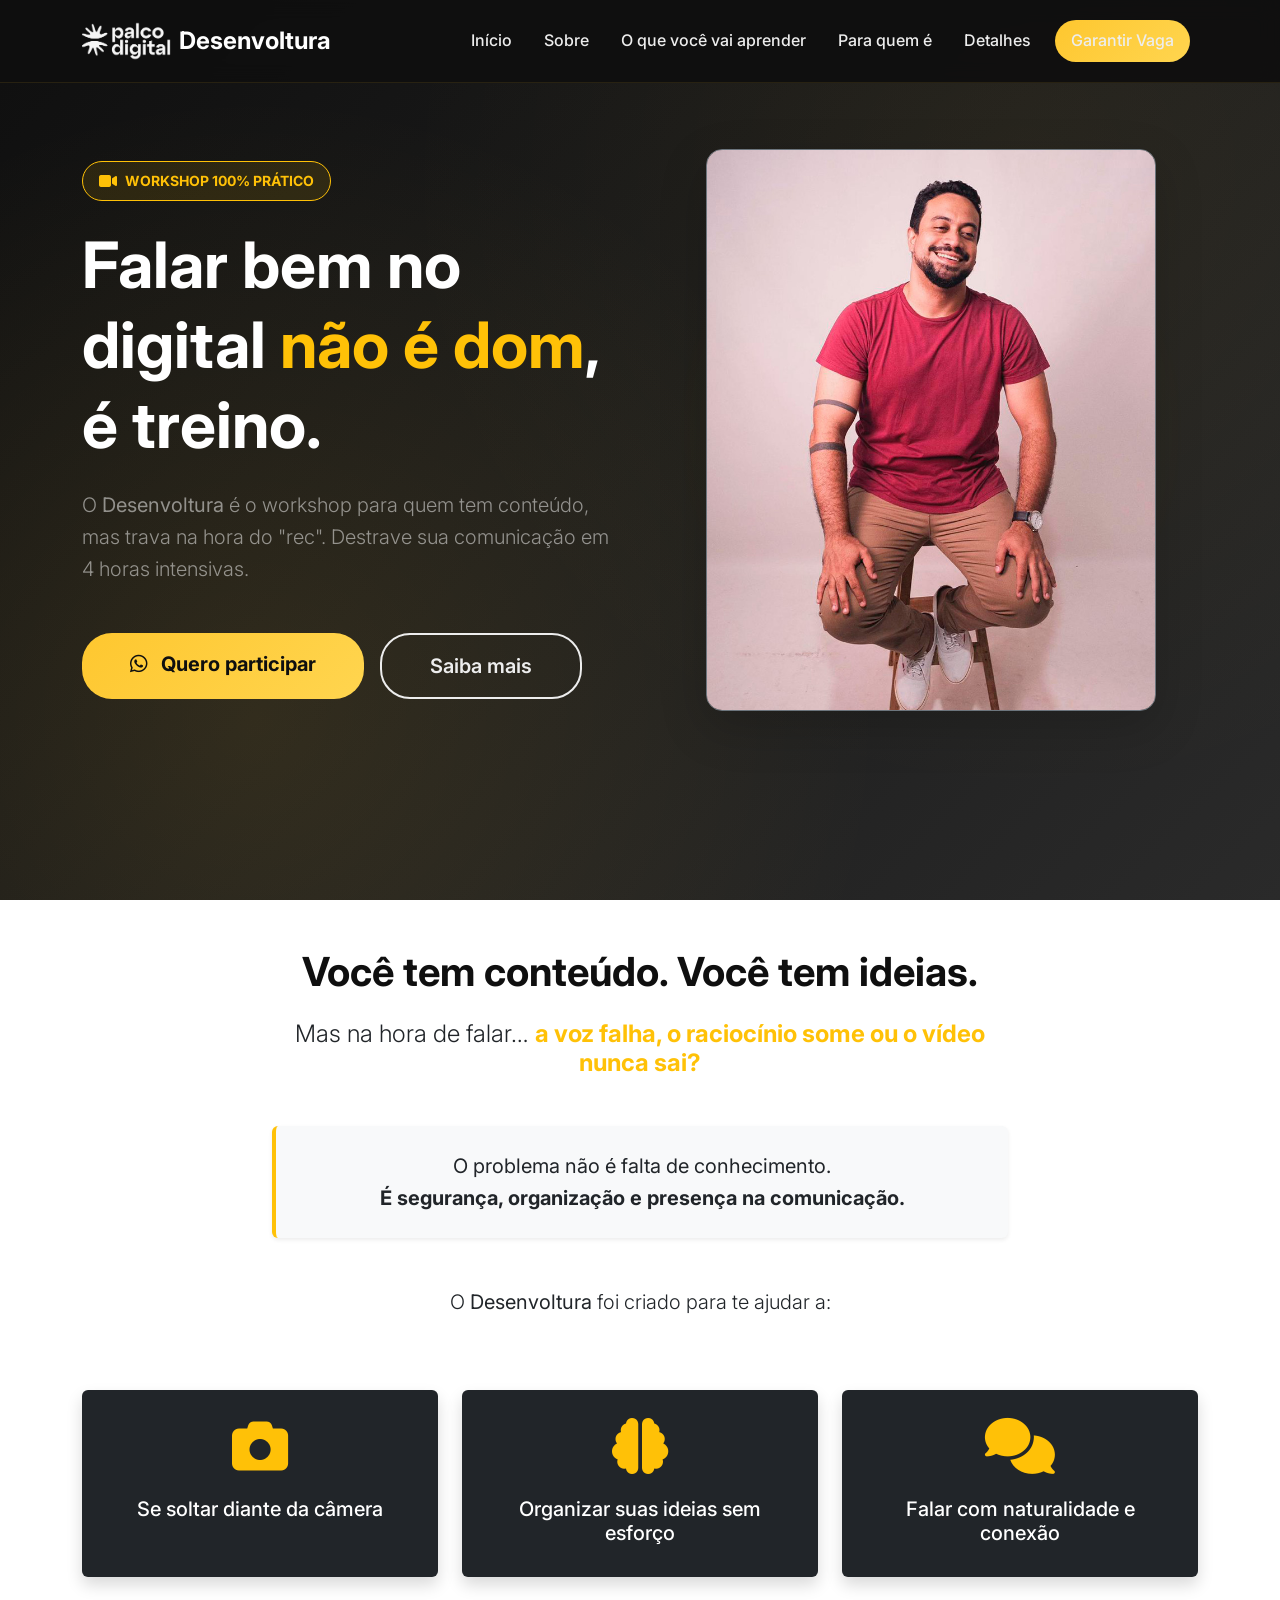
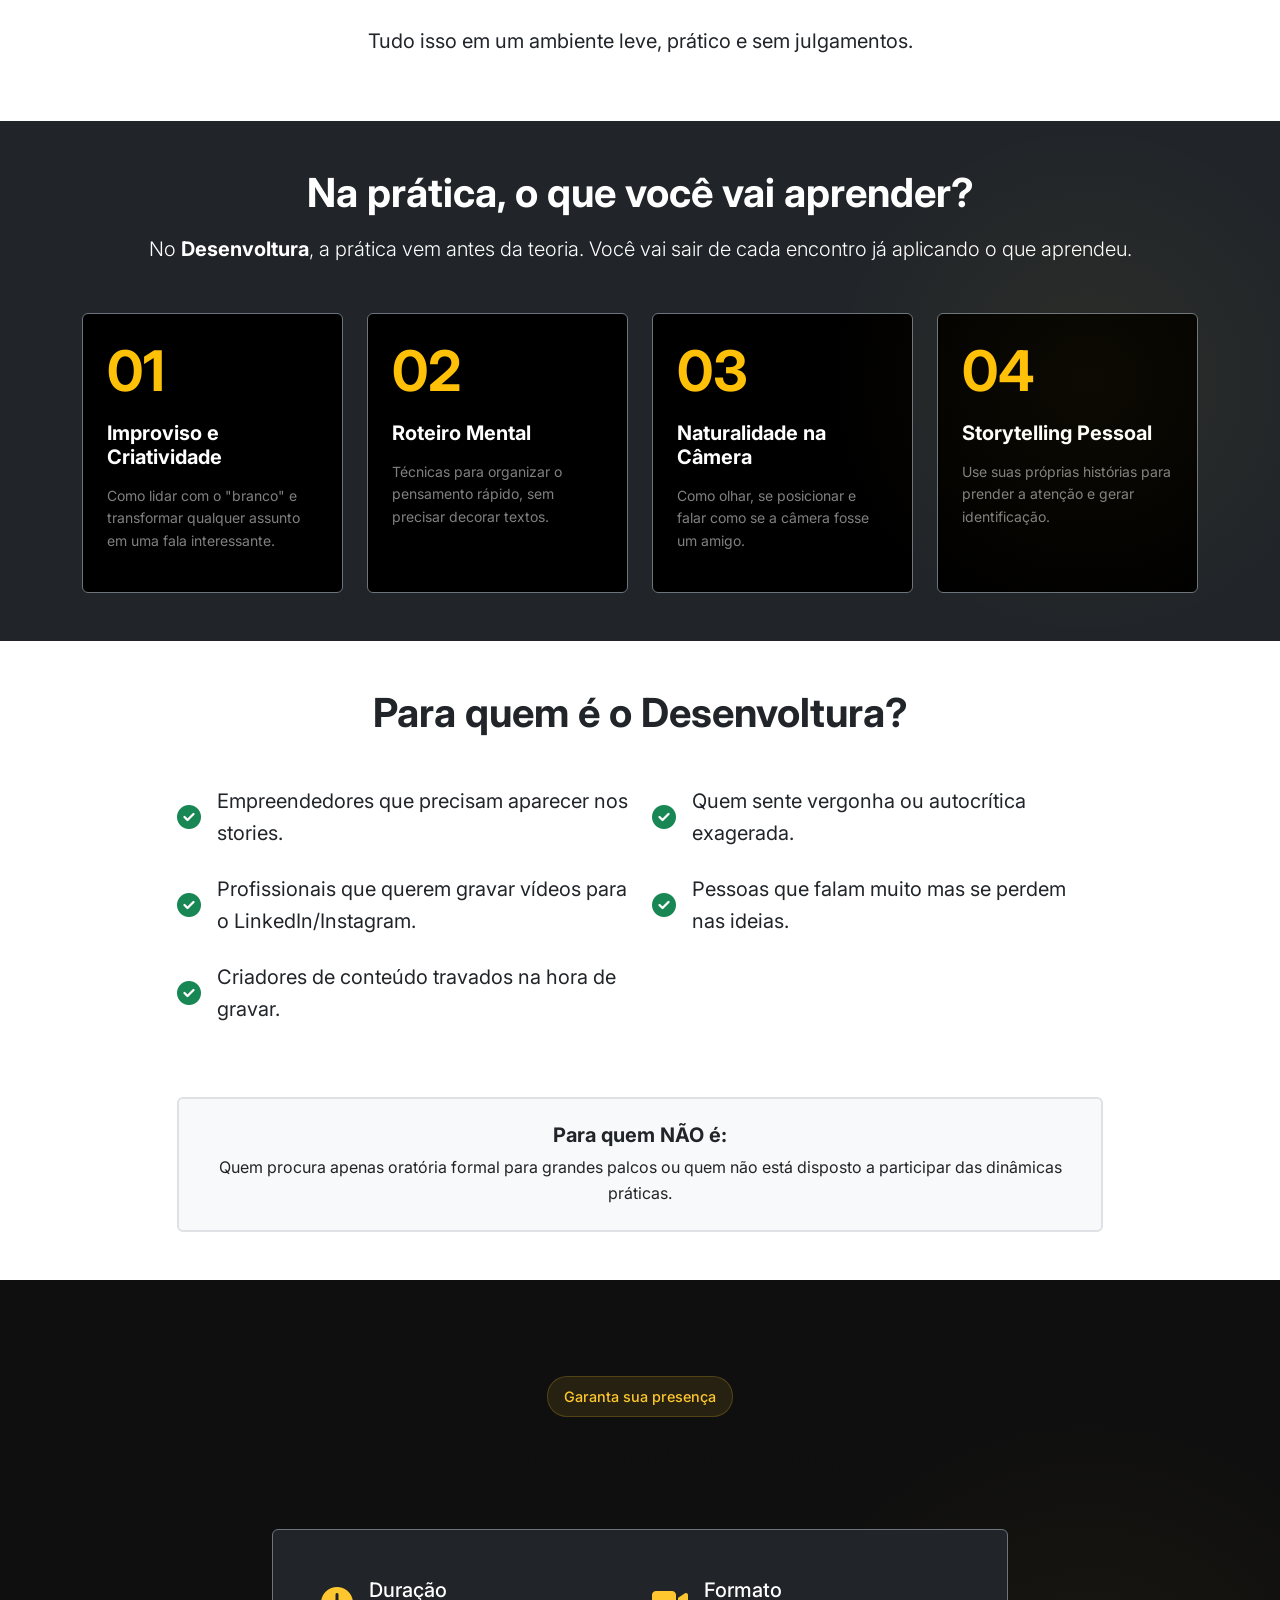
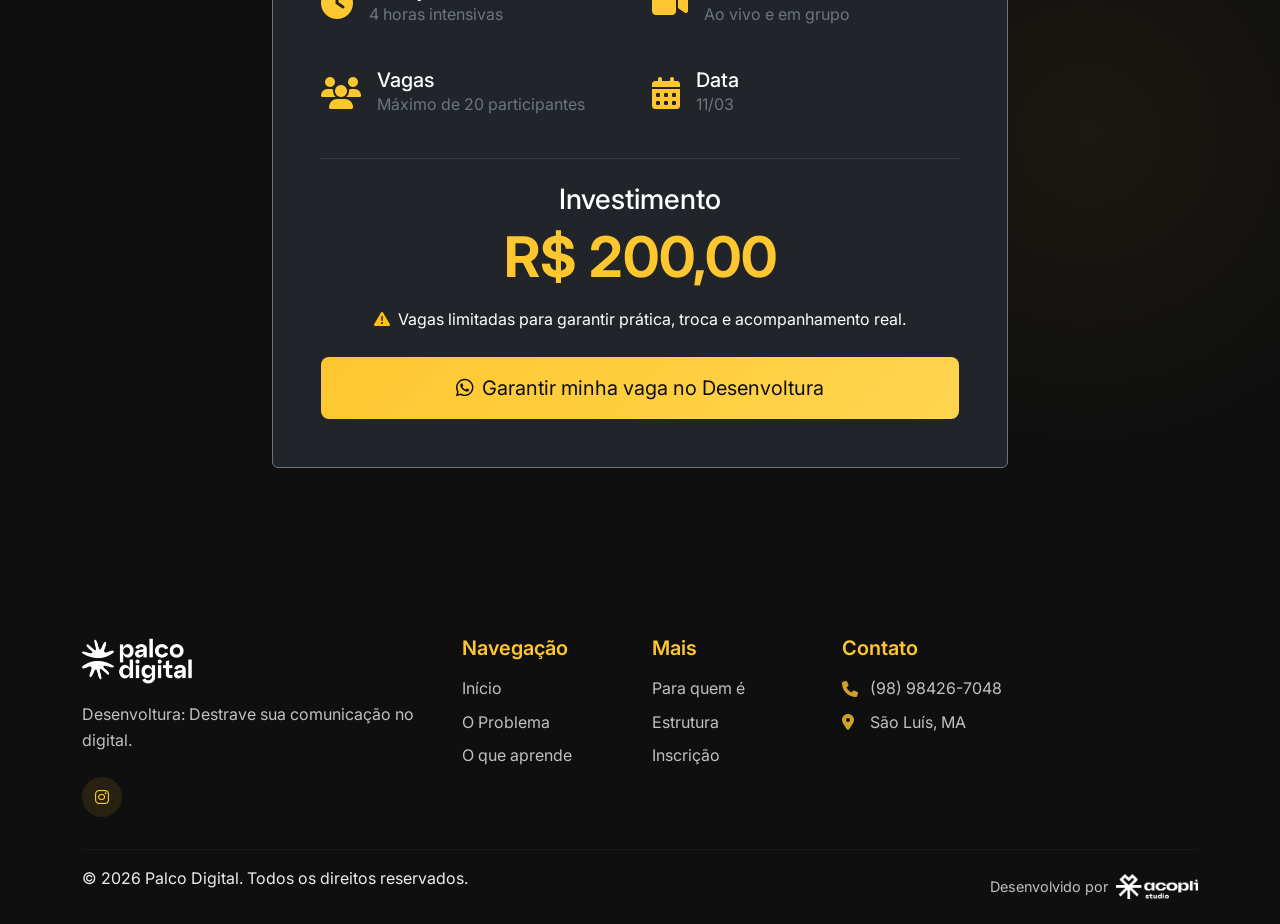
==== commit 8ad4730f: "Alteração de preço para R$ 200,00" ====
--- a/desenvoltura/index.html
+++ b/desenvoltura/index.html
@@ -274,7 +274,7 @@
                             
                             <div class="text-center">
                                 <h3 class="text-white mb-2">Investimento</h3>
-                                <div class="display-4 text-yellow fw-bold mb-3">R$ 300,00</div>
+                                <div class="display-4 text-yellow fw-bold mb-3">R$ 200,00</div>
                                 <p class="text-white mb-4"><i class="fas fa-exclamation-triangle text-warning me-2"></i>Vagas limitadas para garantir prática, troca e acompanhamento real.</p>
                                 <a href="https://wa.me/5598984267048?text=Ol%C3%A1!%20Gostaria%20de%20garantir%20minha%20vaga%20no%20workshop%20Desenvoltura." target="_blank" class="btn btn-primary btn-lg w-100 py-3 pulse-animation">
                                     <i class="fab fa-whatsapp me-2"></i>Garantir minha vaga no Desenvoltura
